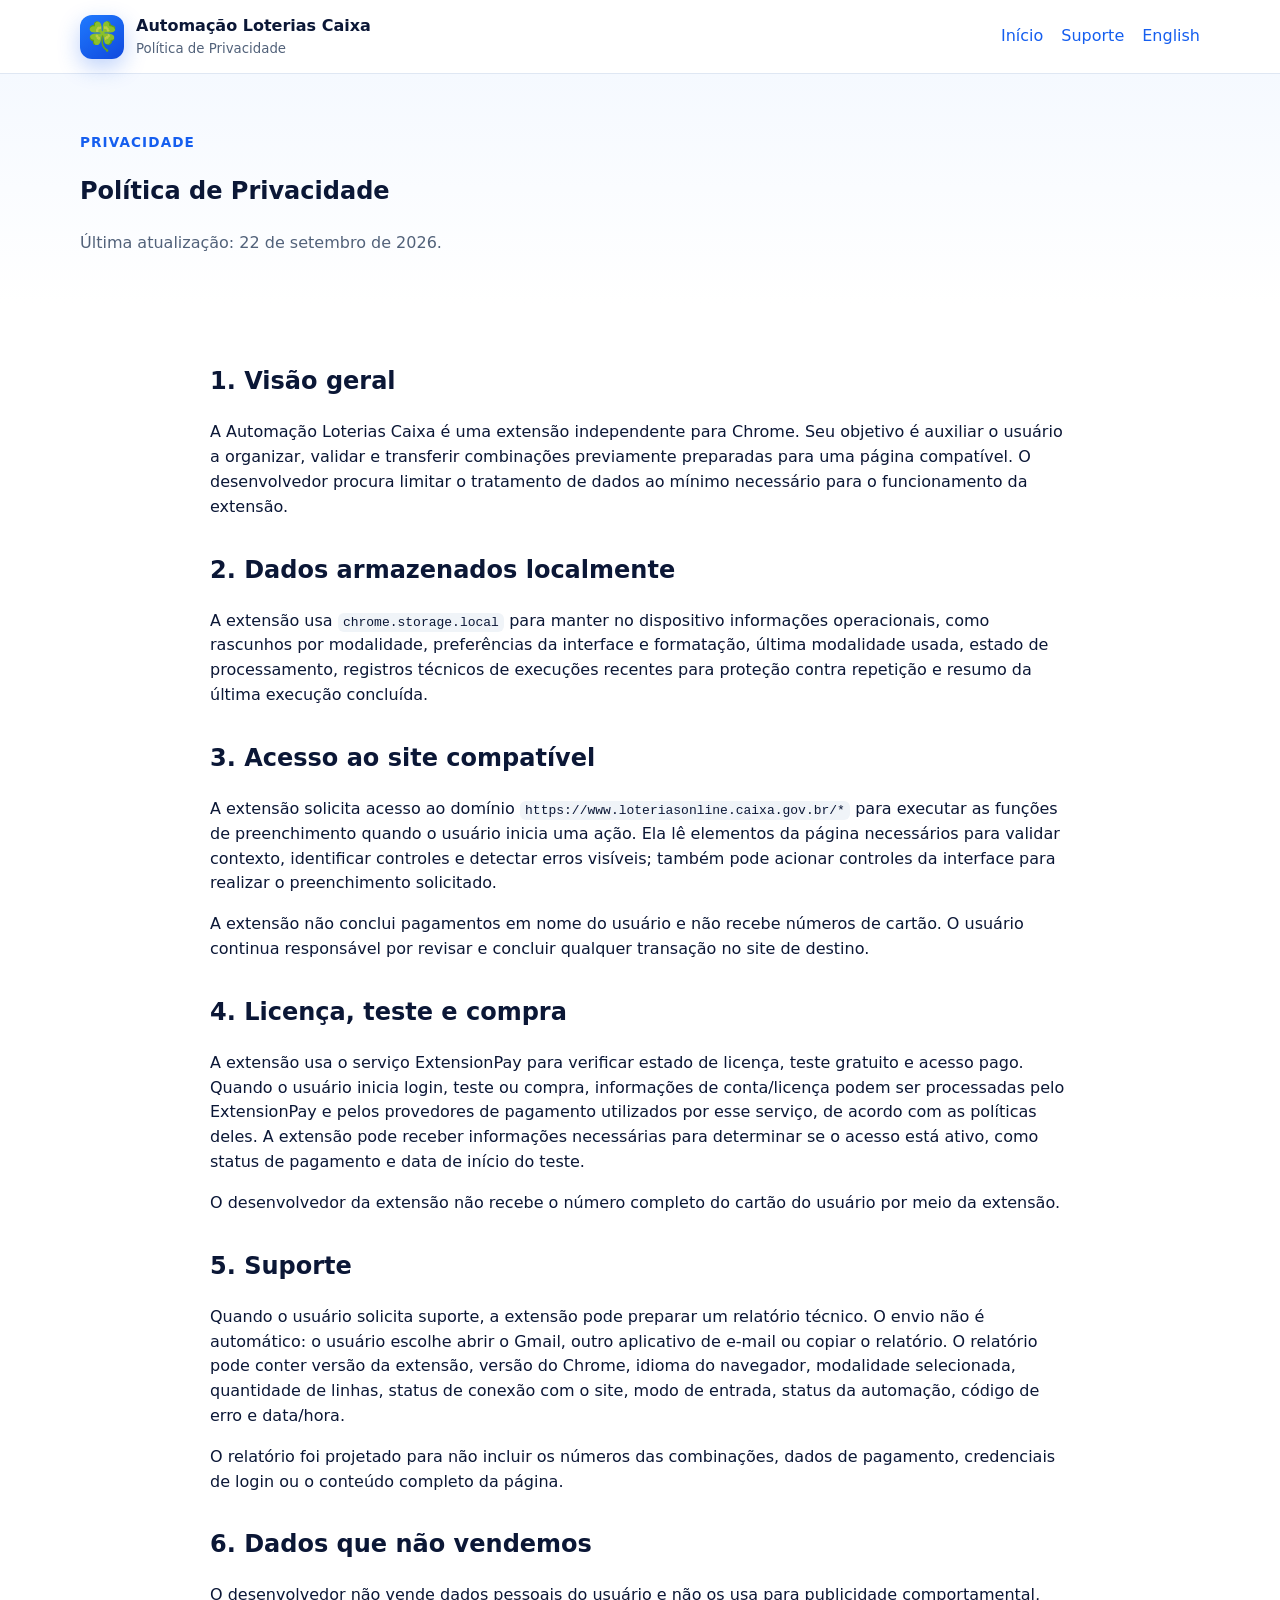
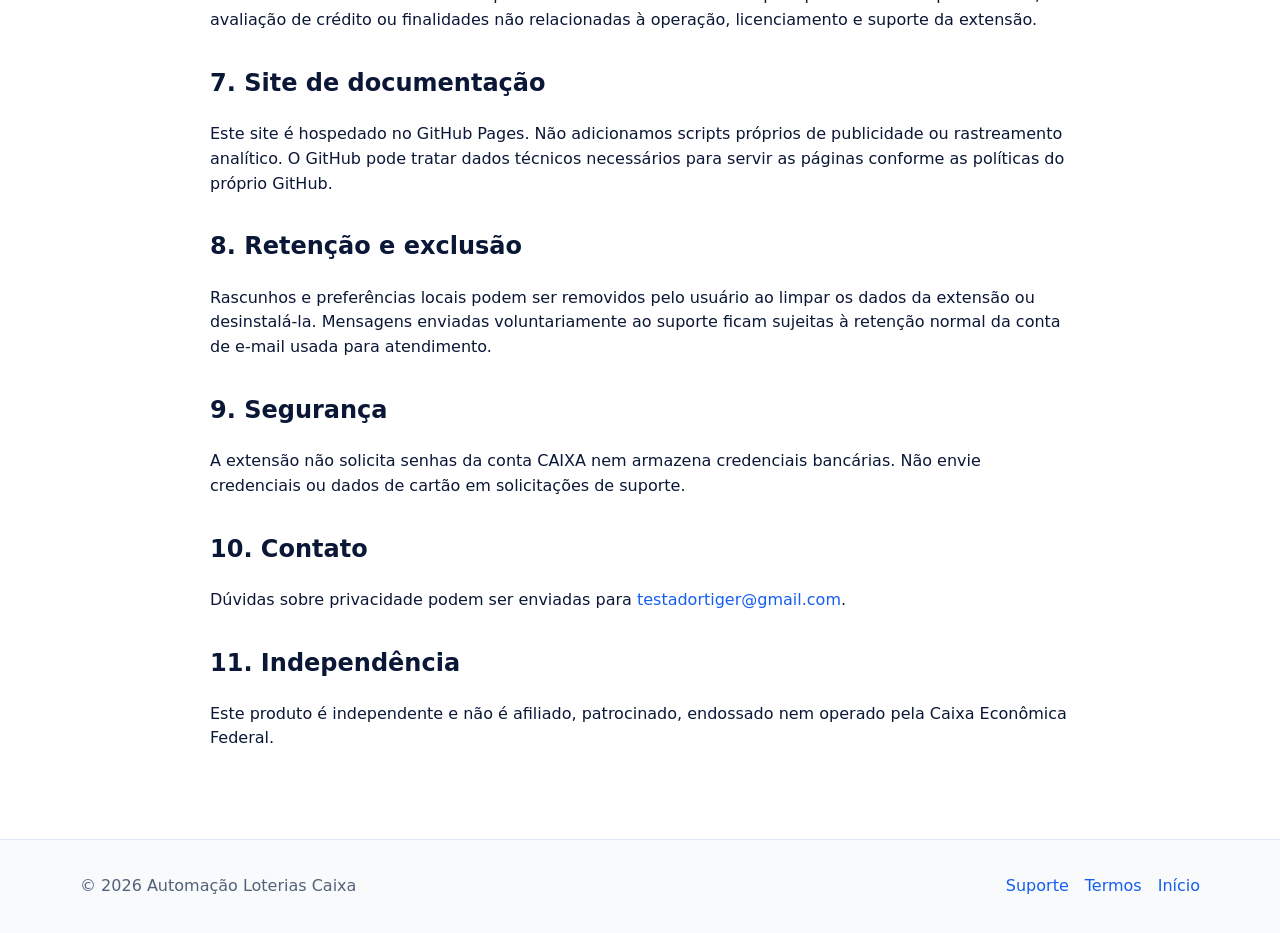
==== privacy/index.html @ 9841261d "Add privacy/index.html" ====
<!doctype html><html lang="pt-BR"><head><meta charset="utf-8"><meta name="viewport" content="width=device-width,initial-scale=1"><title>Política de Privacidade — Automação Loterias Caixa</title><meta name="description" content="Política de privacidade da extensão Automação Loterias Caixa."><link rel="stylesheet" href="../assets/styles.css"></head><body><header class="topbar"><div class="wrap nav"><a class="brand" href="../"><span class="brand-mark">🍀</span><span>Automação Loterias Caixa<small>Política de Privacidade</small></span></a><nav class="navlinks"><a href="../">Início</a><a href="../support/">Suporte</a><a href="../en/privacy/">English</a></nav></div></header><main><section class="page-head"><div class="wrap"><div class="eyebrow">Privacidade</div><h1>Política de Privacidade</h1><p class="lead">Última atualização: 22 de setembro de 2026.</p></div></section><section class="page"><div class="wrap prose"><h2>1. Visão geral</h2><p>A Automação Loterias Caixa é uma extensão independente para Chrome. Seu objetivo é auxiliar o usuário a organizar, validar e transferir combinações previamente preparadas para uma página compatível. O desenvolvedor procura limitar o tratamento de dados ao mínimo necessário para o funcionamento da extensão.</p><h2>2. Dados armazenados localmente</h2><p>A extensão usa <code>chrome.storage.local</code> para manter no dispositivo informações operacionais, como rascunhos por modalidade, preferências da interface e formatação, última modalidade usada, estado de processamento, registros técnicos de execuções recentes para proteção contra repetição e resumo da última execução concluída.</p><h2>3. Acesso ao site compatível</h2><p>A extensão solicita acesso ao domínio <code>https://www.loteriasonline.caixa.gov.br/*</code> para executar as funções de preenchimento quando o usuário inicia uma ação. Ela lê elementos da página necessários para validar contexto, identificar controles e detectar erros visíveis; também pode acionar controles da interface para realizar o preenchimento solicitado.</p><p>A extensão não conclui pagamentos em nome do usuário e não recebe números de cartão. O usuário continua responsável por revisar e concluir qualquer transação no site de destino.</p><h2>4. Licença, teste e compra</h2><p>A extensão usa o serviço ExtensionPay para verificar estado de licença, teste gratuito e acesso pago. Quando o usuário inicia login, teste ou compra, informações de conta/licença podem ser processadas pelo ExtensionPay e pelos provedores de pagamento utilizados por esse serviço, de acordo com as políticas deles. A extensão pode receber informações necessárias para determinar se o acesso está ativo, como status de pagamento e data de início do teste.</p><p>O desenvolvedor da extensão não recebe o número completo do cartão do usuário por meio da extensão.</p><h2>5. Suporte</h2><p>Quando o usuário solicita suporte, a extensão pode preparar um relatório técnico. O envio não é automático: o usuário escolhe abrir o Gmail, outro aplicativo de e-mail ou copiar o relatório. O relatório pode conter versão da extensão, versão do Chrome, idioma do navegador, modalidade selecionada, quantidade de linhas, status de conexão com o site, modo de entrada, status da automação, código de erro e data/hora.</p><p>O relatório foi projetado para não incluir os números das combinações, dados de pagamento, credenciais de login ou o conteúdo completo da página.</p><h2>6. Dados que não vendemos</h2><p>O desenvolvedor não vende dados pessoais do usuário e não os usa para publicidade comportamental, avaliação de crédito ou finalidades não relacionadas à operação, licenciamento e suporte da extensão.</p><h2>7. Site de documentação</h2><p>Este site é hospedado no GitHub Pages. Não adicionamos scripts próprios de publicidade ou rastreamento analítico. O GitHub pode tratar dados técnicos necessários para servir as páginas conforme as políticas do próprio GitHub.</p><h2>8. Retenção e exclusão</h2><p>Rascunhos e preferências locais podem ser removidos pelo usuário ao limpar os dados da extensão ou desinstalá-la. Mensagens enviadas voluntariamente ao suporte ficam sujeitas à retenção normal da conta de e-mail usada para atendimento.</p><h2>9. Segurança</h2><p>A extensão não solicita senhas da conta CAIXA nem armazena credenciais bancárias. Não envie credenciais ou dados de cartão em solicitações de suporte.</p><h2>10. Contato</h2><p>Dúvidas sobre privacidade podem ser enviadas para <a href="mailto:testadortiger@gmail.com?subject=Privacidade%20-%20Automa%C3%A7%C3%A3o%20Loterias%20Caixa">testadortiger@gmail.com</a>.</p><h2>11. Independência</h2><p>Este produto é independente e não é afiliado, patrocinado, endossado nem operado pela Caixa Econômica Federal.</p></div></section></main><footer class="footer"><div class="wrap footer-grid"><div>© 2026 Automação Loterias Caixa</div><nav><a href="../support/">Suporte</a><a href="../terms/">Termos</a><a href="../">Início</a></nav></div></footer></body></html>
---- assets/styles.css ----
:root{--blue:#155eef;--blue2:#0b4fd9;--green:#12b76a;--ink:#0b1736;--muted:#52627a;--line:#dfe7f3;--soft:#f5f8fc;--warn:#fff8e7;--shadow:0 18px 48px rgba(30,79,150,.12)}
*{box-sizing:border-box}html{scroll-behavior:smooth}body{margin:0;font-family:Inter,ui-sans-serif,system-ui,-apple-system,BlinkMacSystemFont,"Segoe UI",sans-serif;color:var(--ink);background:#fff;line-height:1.55}a{color:var(--blue);text-decoration:none}a:hover{text-decoration:underline}.wrap{width:min(1120px,calc(100% - 32px));margin:auto}.topbar{position:sticky;top:0;z-index:20;background:rgba(255,255,255,.94);backdrop-filter:blur(14px);border-bottom:1px solid var(--line)}.nav{display:flex;align-items:center;justify-content:space-between;gap:24px;padding:14px 0}.brand{display:flex;align-items:center;gap:12px;color:var(--ink);font-weight:800}.brand-mark{width:44px;height:44px;border-radius:12px;display:grid;place-items:center;background:linear-gradient(145deg,#1f7aff,#1049dd);font-size:28px;box-shadow:0 8px 22px rgba(21,94,239,.28)}.brand small{display:block;font-weight:500;color:var(--muted)}.navlinks{display:flex;align-items:center;gap:18px;flex-wrap:wrap}.pill{display:inline-flex;align-items:center;justify-content:center;padding:10px 16px;border-radius:999px;border:1px solid var(--line);background:#fff;font-weight:700}.primary{background:var(--blue);color:#fff;border-color:var(--blue)}.hero{overflow:hidden;background:radial-gradient(circle at 80% 0,#d6f7ee 0,transparent 30%),radial-gradient(circle at 20% 30%,#ddecff 0,transparent 34%),linear-gradient(180deg,#fff,#f7fbff);padding:82px 0 72px}.hero-grid{display:grid;grid-template-columns:1.1fr .9fr;gap:48px;align-items:center}.eyebrow{font-weight:800;color:var(--blue);letter-spacing:.08em;text-transform:uppercase;font-size:.85rem}.hero h1{font-size:clamp(2.4rem,5vw,4.8rem);line-height:1.02;margin:.2em 0}.hero p{font-size:1.2rem;color:var(--muted);max-width:720px}.hero-card{background:rgba(255,255,255,.9);border:1px solid var(--line);box-shadow:var(--shadow);border-radius:28px;padding:28px}.hero-logo{width:88px;height:88px;border-radius:24px;display:grid;place-items:center;background:linear-gradient(145deg,#1f7aff,#1049dd);font-size:54px}.badges{display:flex;gap:10px;flex-wrap:wrap;margin-top:24px}.badge{background:#eef4ff;color:#174ea6;border-radius:999px;padding:8px 12px;font-weight:700;font-size:.9rem}.section{padding:70px 0}.section.alt{background:var(--soft)}.section h2{font-size:clamp(1.8rem,3vw,2.8rem);margin:0 0 12px}.lead{color:var(--muted);max-width:760px}.grid3{display:grid;grid-template-columns:repeat(3,1fr);gap:18px;margin-top:30px}.card{background:#fff;border:1px solid var(--line);border-radius:20px;padding:22px;box-shadow:0 8px 28px rgba(30,79,150,.06)}.card h3{margin:4px 0 8px}.icon{width:42px;height:42px;border-radius:12px;display:grid;place-items:center;background:#eaf1ff;color:var(--blue);font-weight:900}.steps{display:grid;gap:14px;margin-top:28px}.step{display:grid;grid-template-columns:46px 1fr;gap:16px;align-items:start;background:#fff;border:1px solid var(--line);border-radius:18px;padding:18px}.num{width:42px;height:42px;border-radius:50%;display:grid;place-items:center;background:var(--blue);color:#fff;font-weight:800}.notice{background:var(--warn);border:1px solid #f4d98b;border-radius:18px;padding:18px 20px}.footer{border-top:1px solid var(--line);background:#f8fafc;padding:34px 0;color:var(--muted)}.footer-grid{display:flex;justify-content:space-between;gap:24px;flex-wrap:wrap}.footer nav{display:flex;gap:16px;flex-wrap:wrap}.page-head{padding:58px 0 32px;background:linear-gradient(180deg,#f5f9ff,#fff)}.page{padding:28px 0 72px}.prose{max-width:860px}.prose h2{margin-top:2rem}.prose li{margin:.45rem 0}.contact-box{display:flex;gap:18px;align-items:center;justify-content:space-between;background:#eef6ff;border:1px solid #cfe0ff;border-radius:20px;padding:22px;flex-wrap:wrap}.muted{color:var(--muted)}code{background:#f0f4f8;padding:.15em .4em;border-radius:6px;overflow-wrap:anywhere}@media(max-width:800px){.hero-grid,.grid3{grid-template-columns:1fr}.nav{align-items:flex-start}.navlinks{justify-content:flex-end}.hero{padding-top:56px}}@media(max-width:560px){.navlinks a:not(.pill){display:none}.hero h1{font-size:2.5rem}.section{padding:50px 0}.brand span{font-size:.92rem}}
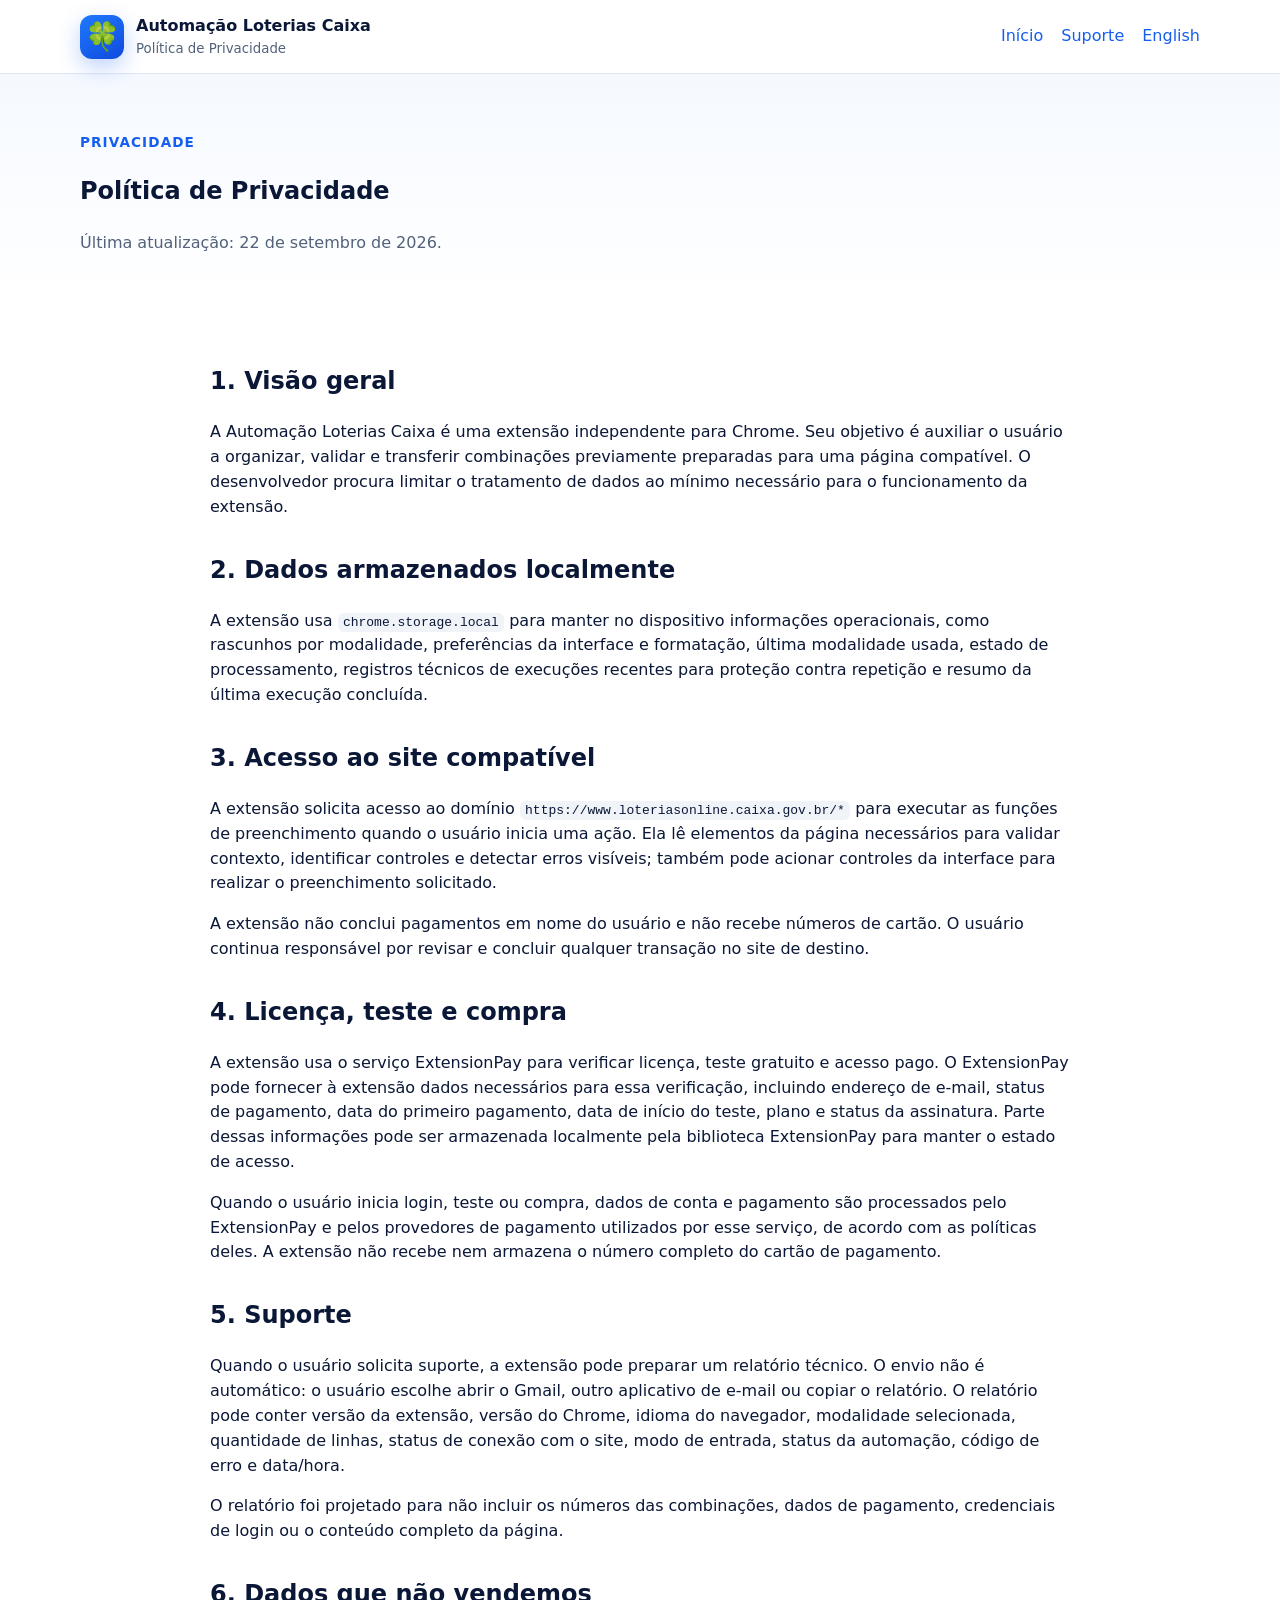
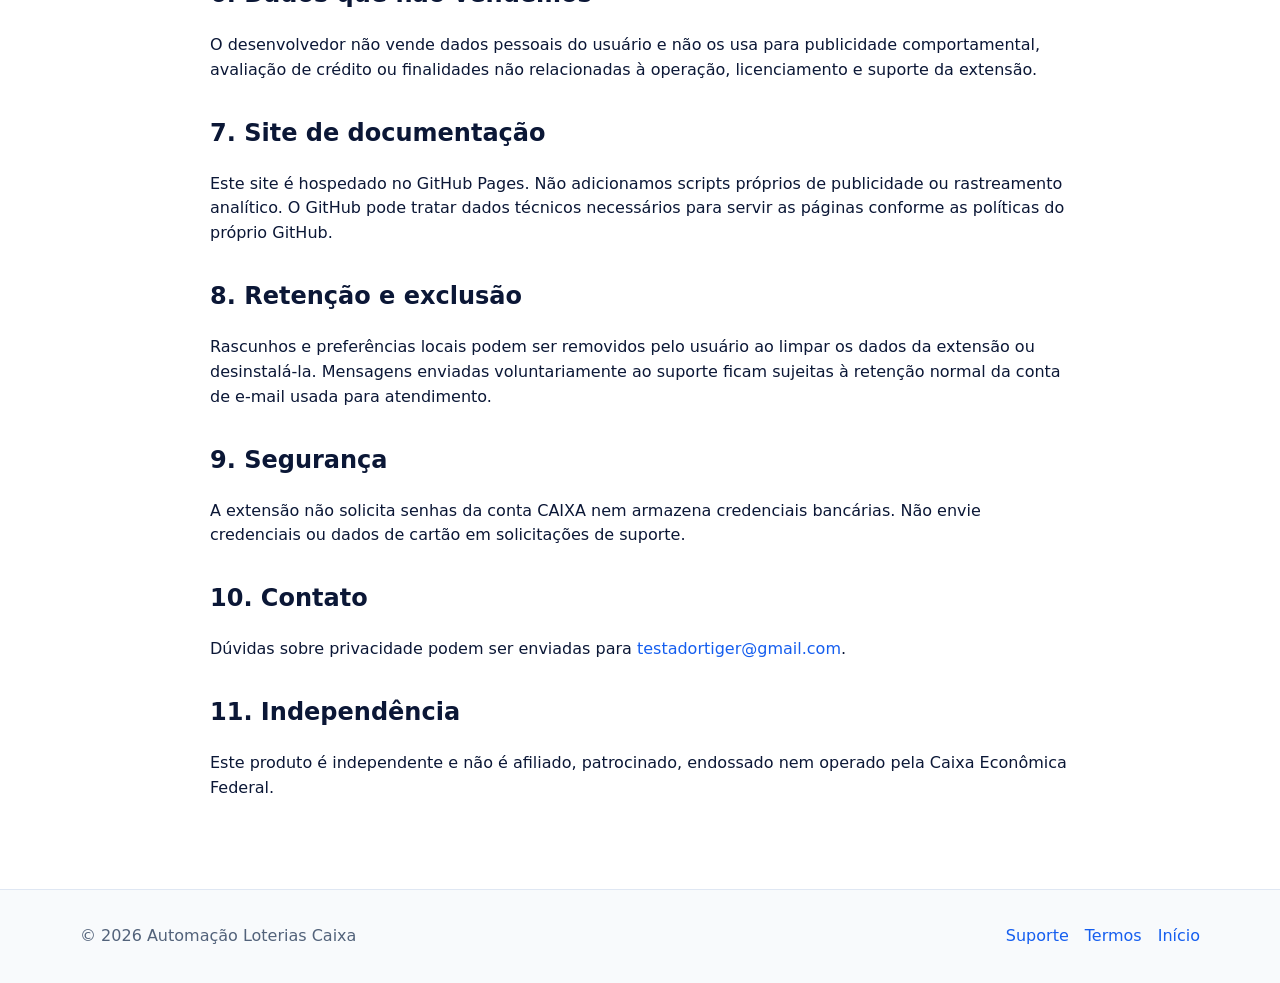
==== commit c3bfb904: "Clarify ExtensionPay data handling in privacy/index.html" ====
--- a/privacy/index.html
+++ b/privacy/index.html
@@ -1 +1 @@
-<!doctype html><html lang="pt-BR"><head><meta charset="utf-8"><meta name="viewport" content="width=device-width,initial-scale=1"><title>Política de Privacidade — Automação Loterias Caixa</title><meta name="description" content="Política de privacidade da extensão Automação Loterias Caixa."><link rel="stylesheet" href="../assets/styles.css"></head><body><header class="topbar"><div class="wrap nav"><a class="brand" href="../"><span class="brand-mark">🍀</span><span>Automação Loterias Caixa<small>Política de Privacidade</small></span></a><nav class="navlinks"><a href="../">Início</a><a href="../support/">Suporte</a><a href="../en/privacy/">English</a></nav></div></header><main><section class="page-head"><div class="wrap"><div class="eyebrow">Privacidade</div><h1>Política de Privacidade</h1><p class="lead">Última atualização: 22 de setembro de 2026.</p></div></section><section class="page"><div class="wrap prose"><h2>1. Visão geral</h2><p>A Automação Loterias Caixa é uma extensão independente para Chrome. Seu objetivo é auxiliar o usuário a organizar, validar e transferir combinações previamente preparadas para uma página compatível. O desenvolvedor procura limitar o tratamento de dados ao mínimo necessário para o funcionamento da extensão.</p><h2>2. Dados armazenados localmente</h2><p>A extensão usa <code>chrome.storage.local</code> para manter no dispositivo informações operacionais, como rascunhos por modalidade, preferências da interface e formatação, última modalidade usada, estado de processamento, registros técnicos de execuções recentes para proteção contra repetição e resumo da última execução concluída.</p><h2>3. Acesso ao site compatível</h2><p>A extensão solicita acesso ao domínio <code>https://www.loteriasonline.caixa.gov.br/*</code> para executar as funções de preenchimento quando o usuário inicia uma ação. Ela lê elementos da página necessários para validar contexto, identificar controles e detectar erros visíveis; também pode acionar controles da interface para realizar o preenchimento solicitado.</p><p>A extensão não conclui pagamentos em nome do usuário e não recebe números de cartão. O usuário continua responsável por revisar e concluir qualquer transação no site de destino.</p><h2>4. Licença, teste e compra</h2><p>A extensão usa o serviço ExtensionPay para verificar estado de licença, teste gratuito e acesso pago. Quando o usuário inicia login, teste ou compra, informações de conta/licença podem ser processadas pelo ExtensionPay e pelos provedores de pagamento utilizados por esse serviço, de acordo com as políticas deles. A extensão pode receber informações necessárias para determinar se o acesso está ativo, como status de pagamento e data de início do teste.</p><p>O desenvolvedor da extensão não recebe o número completo do cartão do usuário por meio da extensão.</p><h2>5. Suporte</h2><p>Quando o usuário solicita suporte, a extensão pode preparar um relatório técnico. O envio não é automático: o usuário escolhe abrir o Gmail, outro aplicativo de e-mail ou copiar o relatório. O relatório pode conter versão da extensão, versão do Chrome, idioma do navegador, modalidade selecionada, quantidade de linhas, status de conexão com o site, modo de entrada, status da automação, código de erro e data/hora.</p><p>O relatório foi projetado para não incluir os números das combinações, dados de pagamento, credenciais de login ou o conteúdo completo da página.</p><h2>6. Dados que não vendemos</h2><p>O desenvolvedor não vende dados pessoais do usuário e não os usa para publicidade comportamental, avaliação de crédito ou finalidades não relacionadas à operação, licenciamento e suporte da extensão.</p><h2>7. Site de documentação</h2><p>Este site é hospedado no GitHub Pages. Não adicionamos scripts próprios de publicidade ou rastreamento analítico. O GitHub pode tratar dados técnicos necessários para servir as páginas conforme as políticas do próprio GitHub.</p><h2>8. Retenção e exclusão</h2><p>Rascunhos e preferências locais podem ser removidos pelo usuário ao limpar os dados da extensão ou desinstalá-la. Mensagens enviadas voluntariamente ao suporte ficam sujeitas à retenção normal da conta de e-mail usada para atendimento.</p><h2>9. Segurança</h2><p>A extensão não solicita senhas da conta CAIXA nem armazena credenciais bancárias. Não envie credenciais ou dados de cartão em solicitações de suporte.</p><h2>10. Contato</h2><p>Dúvidas sobre privacidade podem ser enviadas para <a href="mailto:testadortiger@gmail.com?subject=Privacidade%20-%20Automa%C3%A7%C3%A3o%20Loterias%20Caixa">testadortiger@gmail.com</a>.</p><h2>11. Independência</h2><p>Este produto é independente e não é afiliado, patrocinado, endossado nem operado pela Caixa Econômica Federal.</p></div></section></main><footer class="footer"><div class="wrap footer-grid"><div>© 2026 Automação Loterias Caixa</div><nav><a href="../support/">Suporte</a><a href="../terms/">Termos</a><a href="../">Início</a></nav></div></footer></body></html>+<!doctype html><html lang="pt-BR"><head><meta charset="utf-8"><meta name="viewport" content="width=device-width,initial-scale=1"><title>Política de Privacidade — Automação Loterias Caixa</title><meta name="description" content="Política de privacidade da extensão Automação Loterias Caixa."><link rel="stylesheet" href="../assets/styles.css"></head><body><header class="topbar"><div class="wrap nav"><a class="brand" href="../"><span class="brand-mark">🍀</span><span>Automação Loterias Caixa<small>Política de Privacidade</small></span></a><nav class="navlinks"><a href="../">Início</a><a href="../support/">Suporte</a><a href="../en/privacy/">English</a></nav></div></header><main><section class="page-head"><div class="wrap"><div class="eyebrow">Privacidade</div><h1>Política de Privacidade</h1><p class="lead">Última atualização: 22 de setembro de 2026.</p></div></section><section class="page"><div class="wrap prose"><h2>1. Visão geral</h2><p>A Automação Loterias Caixa é uma extensão independente para Chrome. Seu objetivo é auxiliar o usuário a organizar, validar e transferir combinações previamente preparadas para uma página compatível. O desenvolvedor procura limitar o tratamento de dados ao mínimo necessário para o funcionamento da extensão.</p><h2>2. Dados armazenados localmente</h2><p>A extensão usa <code>chrome.storage.local</code> para manter no dispositivo informações operacionais, como rascunhos por modalidade, preferências da interface e formatação, última modalidade usada, estado de processamento, registros técnicos de execuções recentes para proteção contra repetição e resumo da última execução concluída.</p><h2>3. Acesso ao site compatível</h2><p>A extensão solicita acesso ao domínio <code>https://www.loteriasonline.caixa.gov.br/*</code> para executar as funções de preenchimento quando o usuário inicia uma ação. Ela lê elementos da página necessários para validar contexto, identificar controles e detectar erros visíveis; também pode acionar controles da interface para realizar o preenchimento solicitado.</p><p>A extensão não conclui pagamentos em nome do usuário e não recebe números de cartão. O usuário continua responsável por revisar e concluir qualquer transação no site de destino.</p><h2>4. Licença, teste e compra</h2><p>A extensão usa o serviço ExtensionPay para verificar licença, teste gratuito e acesso pago. O ExtensionPay pode fornecer à extensão dados necessários para essa verificação, incluindo endereço de e-mail, status de pagamento, data do primeiro pagamento, data de início do teste, plano e status da assinatura. Parte dessas informações pode ser armazenada localmente pela biblioteca ExtensionPay para manter o estado de acesso.</p><p>Quando o usuário inicia login, teste ou compra, dados de conta e pagamento são processados pelo ExtensionPay e pelos provedores de pagamento utilizados por esse serviço, de acordo com as políticas deles. A extensão não recebe nem armazena o número completo do cartão de pagamento.</p><h2>5. Suporte</h2><p>Quando o usuário solicita suporte, a extensão pode preparar um relatório técnico. O envio não é automático: o usuário escolhe abrir o Gmail, outro aplicativo de e-mail ou copiar o relatório. O relatório pode conter versão da extensão, versão do Chrome, idioma do navegador, modalidade selecionada, quantidade de linhas, status de conexão com o site, modo de entrada, status da automação, código de erro e data/hora.</p><p>O relatório foi projetado para não incluir os números das combinações, dados de pagamento, credenciais de login ou o conteúdo completo da página.</p><h2>6. Dados que não vendemos</h2><p>O desenvolvedor não vende dados pessoais do usuário e não os usa para publicidade comportamental, avaliação de crédito ou finalidades não relacionadas à operação, licenciamento e suporte da extensão.</p><h2>7. Site de documentação</h2><p>Este site é hospedado no GitHub Pages. Não adicionamos scripts próprios de publicidade ou rastreamento analítico. O GitHub pode tratar dados técnicos necessários para servir as páginas conforme as políticas do próprio GitHub.</p><h2>8. Retenção e exclusão</h2><p>Rascunhos e preferências locais podem ser removidos pelo usuário ao limpar os dados da extensão ou desinstalá-la. Mensagens enviadas voluntariamente ao suporte ficam sujeitas à retenção normal da conta de e-mail usada para atendimento.</p><h2>9. Segurança</h2><p>A extensão não solicita senhas da conta CAIXA nem armazena credenciais bancárias. Não envie credenciais ou dados de cartão em solicitações de suporte.</p><h2>10. Contato</h2><p>Dúvidas sobre privacidade podem ser enviadas para <a href="mailto:testadortiger@gmail.com?subject=Privacidade%20-%20Automa%C3%A7%C3%A3o%20Loterias%20Caixa">testadortiger@gmail.com</a>.</p><h2>11. Independência</h2><p>Este produto é independente e não é afiliado, patrocinado, endossado nem operado pela Caixa Econômica Federal.</p></div></section></main><footer class="footer"><div class="wrap footer-grid"><div>© 2026 Automação Loterias Caixa</div><nav><a href="../support/">Suporte</a><a href="../terms/">Termos</a><a href="../">Início</a></nav></div></footer></body></html>
